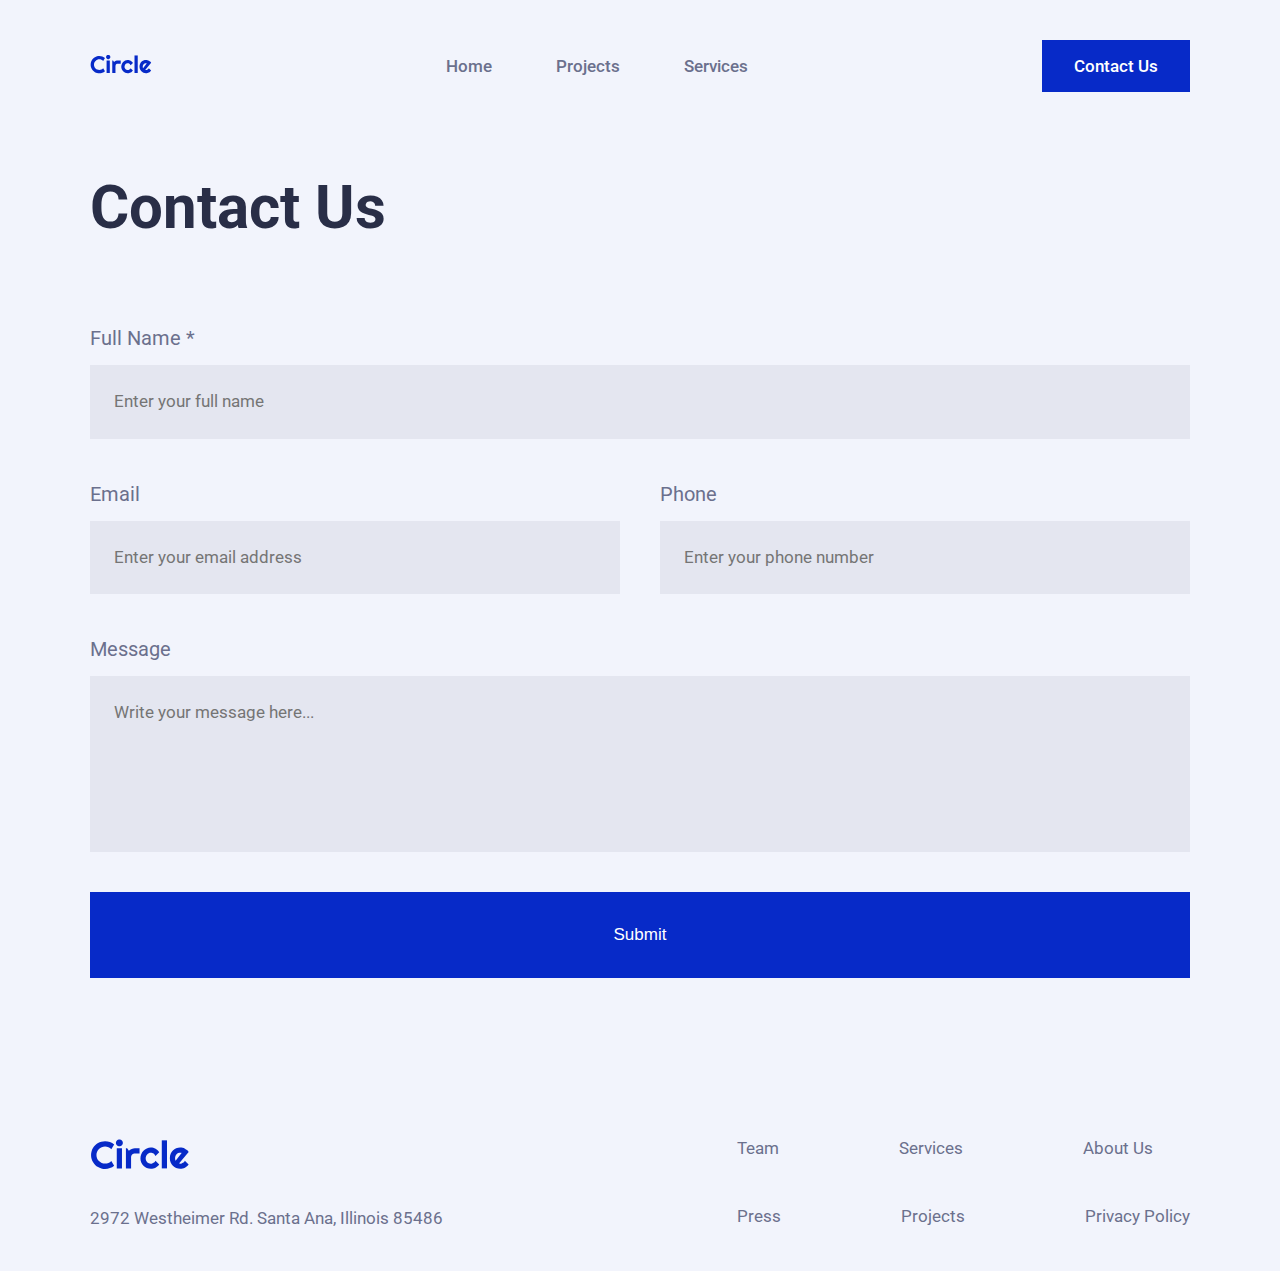
==== contact/contact.html @ 8b1ac4de "Complete contact.html and contact.css" ====
<!DOCTYPE html>
<html lang="en">
  <head>
    <meta charset="UTF-8" />
    <meta http-equiv="X-UA-Compatible" content="IE=edge" />
    <meta name="viewport" content="width=device-width, initial-scale=1.0" />
    <meta name="description" content="Circle | Empower Your Business With Stunning Design!">
    <link rel="stylesheet" href="../main.css" />
    <link rel="stylesheet" href="contact.css" />
    <title>Circle - Contact</title>
  </head>

  <body>
    <header>
      <nav>
        <a href="../index.html"><img src="../assets/logos/circle.svg" alt="Circle logo"></a>
        <ul>
          <li><a href="../index.html">Home</a></li>
          <li><a href="../#projects">Projects</a></li>
          <li><a href="../#services">Services</a></li>
        </ul>
        <a href="../contact/contact.html" class="btn-primary">Contact Us</a>
      </nav>
    </header>
    <main>
      <h1>Contact Us</h1>
      <form id="contact" method="post">
        <div class="contact-input-container">
          <label for="name" class="body-regular">Full Name *</label>
          <input class="headline-regular" type="text" id="name" name="name" placeholder="Enter your full name">
        </div>
        <div class="contact-input-container-row">
          <div class="contact-input-container">
            <label for="email" class="body-regular">Email</label>
            <input class="headline-regular" type="email" id="email" name="email" placeholder="Enter your email address">
          </div>
          <div class="contact-input-container">
            <label for="phone" class="body-regular">Phone</label>
            <input class="headline-regular" type="tel" id="phone" name="phone" placeholder="Enter your phone number">
          </div>
        </div>
        <div class="contact-input-container">
          <label for="message" class="body-regular">Message</label>
          <textarea class="headline-regular" id="message" name="message" rows="5" maxlength="500" placeholder="Write your message here..."></textarea>
        </div>
        <button class="headline-medium btn-big" type="submit">Submit</button>
      </form>
    </main>
    <footer>
      <nav>
        <div class="company-info">
          <a href="../index.html"><img src="../assets/logos/circle.svg" alt="Circle logo"></a>
          <address class="headline-regular">2972 Westheimer Rd. Santa Ana, Illinois 85486</address>
        </div>
        <ul>
          <div class="footer-nav">
            <li><a class="footer-nav-link" href="">Team</a></li>
            <li><a class="footer-nav-link" href="../#services">Services</a></li>
            <li><a class="footer-nav-link" href="">About Us</a></li>
          </div>
          <div class="footer-nav">
            <li><a class="footer-nav-link" href="">Press</a></li>
            <li><a class="footer-nav-link" href="../#projects">Projects</a></li>
            <li><a class="footer-nav-link" href="">Privacy Policy</a></li>
          </div>
        </ul>
      </nav>
    </footer>
  </body>
</html>
---- main.css ----
/* Global */

@import url('https://fonts.googleapis.com/css2?family=Roboto:wght@400;500;700&display=swap');

:root {
    --color-accent: #43D2FF;
    --color-primary-default: #072AC8;
    --color-primary-hover: #A2D6F9;
    --color-primary-tapped: #D1EDFF;
    --color-neutral-dark: #292E47;
    --color-neutral-medium: #6B708D;
    --color-neutral-medium-transparent: rgb(107, 112, 141, 0.1);
    --color-neutral-light: #F2F4FC;
    --color-neutral-light-blue: #ECF7FF;
    --color-secondary-1: #FFC600;
    --color-secondary-2: #FCE300;
    --color-white: #FFFFFF;
    --font-size-h1: 60px;
    --font-size-h2: 50px;
    --font-size-h3: 40px;
    --font-size-h4: 24px;
    --font-size-body-medium: 24px;
    --font-size-body-regular: 20px;
    --font-size-headline: 17px;
    --font-size-caption-1: 15px;
    --font-size-caption-2: 13px;
}

* {
  margin: 0;
  padding: 0;
}

body {
    background-color: var(--color-neutral-light);
    font-family: 'Roboto', sans-serif;
}

h1 {
    color: var(--color-neutral-dark);
    font-size: var(--font-size-h1);
}

h3 {
    color: var(--color-neutral-dark);
    font-size: var(--font-size-h3);
}

a {
    color: var(--color-neutral-medium);
    font-size: var(--font-size-headline);
    font-weight: 500;
    text-decoration: none;
}

a.header-nav-link-active {
    color: var(--color-primary-default);
}

a.footer-nav-link {
    font-weight: 400;
}

a.card-link {
    color: var(--color-primary-default);
    font-size: var(--font-size-headline);
    font-weight: 400;
    margin-top: 48px;
}

.btn-primary {
    background-color: var(--color-primary-default);
    color: var(--color-white);
    padding: 16px 32px;
}

.btn-secondary {
    color: var(--color-neutral-medium);
    padding: 16px 32px;
}

.btn-big {
    display: flex;
    padding: 32px 56px;
    align-items: center;
    justify-content: center;
    background-color: var(--color-primary-default);
    border: none;
}

q {
    color: var(--color-secondary-1);
    font-size: var(--font-size-body-medium);
}

.body-regular {
    color: var(--color-neutral-medium);
    font-size: var(--font-size-body-regular);
    line-height: 1.5;
}

.body-medium {
    color: var(--color-neutral-dark);
    font-size: var(--font-size-body-medium);
    font-weight: 500;
}

.headline-regular {
    color: var(--color-neutral-medium);
    font-size: var(--font-size-headline);
    line-height: 1.5;
}

.headline-medium {
    color: var(--color-white);
    font-size: var(--font-size-headline);
    font-weight: 500;
    line-height: 1.3;
}

.caption-2 {
    color: var(--color-neutral-light);
    font-size: var(--font-size-caption-2);
}

img {
    width: 100%;
}

/* Header */

header {
    background-color: var(--color-neutral-light);
    margin: 24px auto 64px auto;
    padding: 16px 40px;
    position: sticky;
    top: 0;
    z-index: 2;
    display: flex;
    justify-content: center;
    align-items: center;
}

header nav {
    display: flex;
    justify-content: space-between;
    align-items: center;
    max-width: 1100px;
    flex: 1;
    flex-wrap: wrap;
}

header nav ul {
    display: flex;
    gap: 64px;
    margin: 0 40px;
    list-style-type: none;
}

/* Main */

main {
    display: flex;
    flex-direction: column;
    gap: 120px;
    max-width: 1100px;
    margin: 0 auto;
    padding: 0 40px;
}

.card-container {
    display: flex;
    gap: 40px;
    flex-wrap: wrap;
}

.card {
    background-color: var(--color-white);
    flex: 1;
    box-shadow: 0 40px 80px 0 rgb(0 0 0 / 10%);
}

/* Projects Section */

section#projects {
    display: flex;
    flex-direction: column;
    gap: 56px;
}

section#projects article.card img {
    aspect-ratio: 4 / 3;
    object-fit: cover;
}

section#projects article.card div.project-card-copy {
    display: flex;
    flex-direction: column;
    padding: 32px;
}

section#projects article.card div.project-card-copy p {
    margin-bottom: 16px;
}

/* CTA Section */

section#cta {
    background-color: var(--color-secondary-1);
    display: flex;
    flex-direction: column;
    text-align: center;
    gap: 24px;
    padding: 80px;
}

section#cta p {
    color: var(--color-neutral-dark);
}

section#cta form {
    display: flex;
    margin: 32px 80px 0 80px;
    gap: 24px;
    flex-wrap: wrap;
    justify-content: center;
}

section#cta div.cta-input-field {
    display: flex;
    flex: 1;
    align-items: center;
}

section#cta i.cta-input-icon {
    display: flex;
    padding: 24px;
    position: absolute;
}

section#cta input {
    display: flex;
    padding: 32px 32px 32px 72px;
    border: none;
    flex: 1;
    color: var(--color-neutral-dark);
}

section#cta input::placeholder {
    color: var(--color-neutral-medium);
}

/* Footer */

footer {
    max-width: 1100px;
    margin: 160px auto 40px auto;
    padding: 0 40px;
}

footer nav {
    display: flex;
    gap: 80px;
    justify-content: space-between;
}

footer nav div.company-info {
    display: flex;
    flex-direction: column;
    gap: 32px;
}

footer nav img {
    width: 100px;
}

footer nav address {
    font-style: normal;
}

footer nav ul {
    display: flex;
    flex-direction: column;
    gap: 48px;
    list-style-type: none;
}

footer nav ul div.footer-nav {
    display: flex;
    gap: 120px;
}
---- contact/contact.css ----
/* Main */

main {
    display: flex;
    flex-direction: column;
    gap: 80px;
}

main form#contact {
    display: flex;
    flex-direction: column;
    gap: 40px;
}

main form#contact div.contact-input-container {
    display: flex;
    flex-direction: column;
    gap: 12px;
    flex: 1;
}

main form#contact div.contact-input-container-row {
    display: flex;
    flex-direction: row;
    gap: 40px;
    flex-wrap: wrap;
}

main form#contact input, main form#contact textarea {
    display: flex;
    padding: 24px;
    border: none;
    flex: 1;
    color: var(--color-neutral-dark);
    background-color: var(--color-neutral-medium-transparent);
    font-family: 'Roboto', sans-serif;
    resize: none;
}
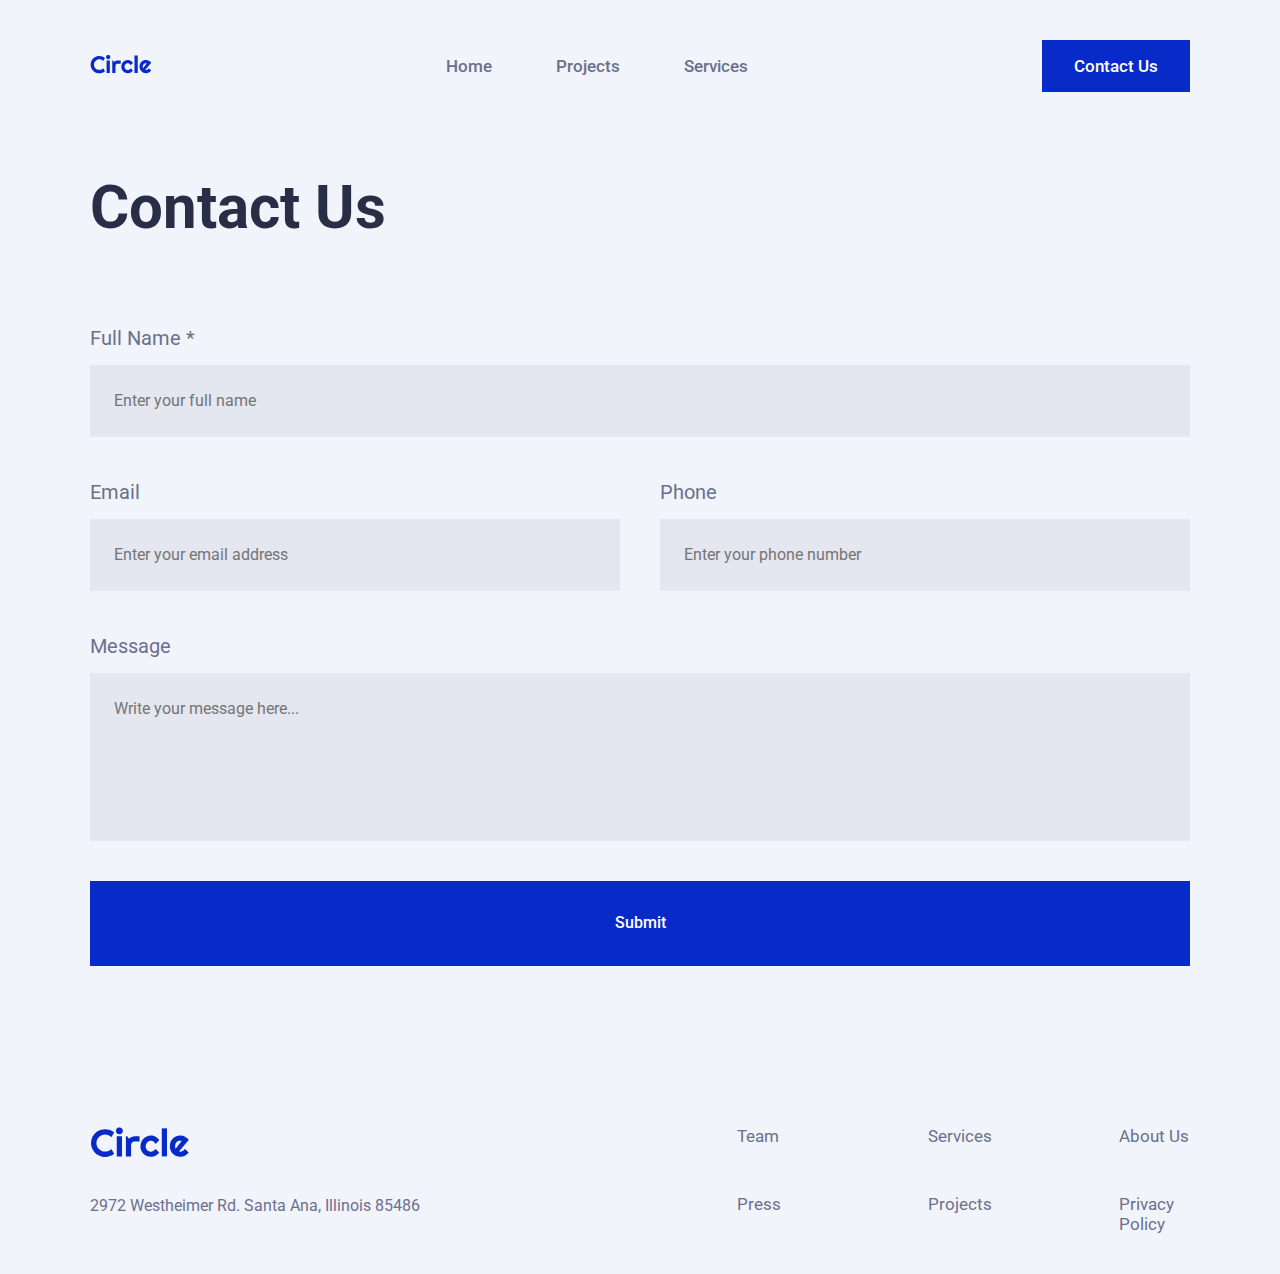
==== commit 9eca0e27: "Complete css media query" ====
--- a/contact/contact.html
+++ b/contact/contact.html
@@ -16,7 +16,7 @@
         <a href="../index.html"><img src="../assets/logos/circle.svg" alt="Circle logo"></a>
         <ul>
           <li><a href="../index.html">Home</a></li>
-          <li><a href="../#projects">Projects</a></li>
+          <li><a href="../#recent-projects">Projects</a></li>
           <li><a href="../#services">Services</a></li>
         </ul>
         <a href="../contact/contact.html" class="btn-primary">Contact Us</a>
@@ -60,7 +60,7 @@
           </div>
           <div class="footer-nav">
             <li><a class="footer-nav-link" href="">Press</a></li>
-            <li><a class="footer-nav-link" href="../#projects">Projects</a></li>
+            <li><a class="footer-nav-link" href="../#recent-projects">Projects</a></li>
             <li><a class="footer-nav-link" href="">Privacy Policy</a></li>
           </div>
         </ul>
--- a/main.css
+++ b/main.css
@@ -1,4 +1,4 @@
-/* Global */
+/* GLOBAL */
 
 @import url('https://fonts.googleapis.com/css2?family=Roboto:wght@400;500;700&display=swap');
 
@@ -15,40 +15,45 @@
     --color-secondary-1: #FFC600;
     --color-secondary-2: #FCE300;
     --color-white: #FFFFFF;
-    --font-size-h1: 60px;
+    --font-size-h1-mobile: 40px;
+    --font-size-h1-tablet: 48px;
+    --font-size-h1-desktop: 60px;
     --font-size-h2: 50px;
-    --font-size-h3: 40px;
+    --font-size-h3-tablet: 32px;
+    --font-size-h3-desktop: 40px;
     --font-size-h4: 24px;
+    --font-size-body-regular-tablet: 18px;
+    --font-size-body-regular-desktop: 20px;
     --font-size-body-medium: 24px;
-    --font-size-body-regular: 20px;
-    --font-size-headline: 17px;
+    --font-size-headline-mobile: 15px;
+    --font-size-headline-tablet: 17px;
     --font-size-caption-1: 15px;
     --font-size-caption-2: 13px;
 }
 
 * {
-  margin: 0;
-  padding: 0;
+    font-family: 'Roboto', sans-serif;
+    margin: 0;
+    padding: 0;
 }
 
 body {
     background-color: var(--color-neutral-light);
-    font-family: 'Roboto', sans-serif;
 }
 
 h1 {
     color: var(--color-neutral-dark);
-    font-size: var(--font-size-h1);
+    font-size: var(--font-size-h1-mobile);
 }
 
 h3 {
     color: var(--color-neutral-dark);
-    font-size: var(--font-size-h3);
+    font-size: var(--font-size-h3-tablet);
 }
 
 a {
     color: var(--color-neutral-medium);
-    font-size: var(--font-size-headline);
+    font-size: var(--font-size-headline-mobile);
     font-weight: 500;
     text-decoration: none;
 }
@@ -68,34 +73,34 @@
     margin-top: 48px;
 }
 
+q {
+    color: var(--color-secondary-1);
+    font-size: var(--font-size-body-medium);
+}
+
 .btn-primary {
     background-color: var(--color-primary-default);
     color: var(--color-white);
-    padding: 16px 32px;
+    padding: 16px 20px;
 }
 
 .btn-secondary {
     color: var(--color-neutral-medium);
-    padding: 16px 32px;
+    padding: 16px 20px;
 }
 
 .btn-big {
     display: flex;
-    padding: 32px 56px;
+    padding: 24px;
     align-items: center;
     justify-content: center;
     background-color: var(--color-primary-default);
     border: none;
 }
 
-q {
-    color: var(--color-secondary-1);
-    font-size: var(--font-size-body-medium);
-}
-
 .body-regular {
     color: var(--color-neutral-medium);
-    font-size: var(--font-size-body-regular);
+    font-size: var(--font-size-body-regular-tablet);
     line-height: 1.5;
 }
 
@@ -127,12 +132,46 @@
     width: 100%;
 }
 
-/* Header */
+@media screen and (min-width: 480px) {
+    h1 {
+        font-size: var(--font-size-h1-tablet);
+    }
+    a {
+        font-size: var(--font-size-headline-tablet);
+    }
+}
+
+/* @media screen and (min-width: 768px) {
+
+} */
+
+@media screen and (min-width: 1024px) {
+    h1 {
+        font-size: var(--font-size-h1-desktop);
+    }
+    h3 {
+        font-size: var(--font-size-h3-desktop);
+    }
+    .btn-primary {
+        padding: 16px 32px;
+    }
+    .btn-secondary {
+        padding: 16px 32px;
+    }
+    .btn-big {
+        padding: 32px 56px;
+    }
+    .body-regular {
+        font-size: var(--font-size-body-regular-desktop);
+    }
+}
+
+/* HEADER */
 
 header {
     background-color: var(--color-neutral-light);
     margin: 24px auto 64px auto;
-    padding: 16px 40px;
+    padding: 8px 24px;
     position: sticky;
     top: 0;
     z-index: 2;
@@ -150,27 +189,53 @@
     flex-wrap: wrap;
 }
 
+header nav img {
+    width: 150%;
+}
+
 header nav ul {
-    display: flex;
-    gap: 64px;
-    margin: 0 40px;
-    list-style-type: none;
-}
-
-/* Main */
+    display: none;
+}
+
+@media screen and (min-width: 480px) {
+    header {
+        padding: 16px 40px;
+    }
+    header nav img {
+        width: 200%;
+    }
+}
+
+@media screen and (min-width: 768px) {
+    header nav img {
+        width: 100%;
+    }
+    header nav ul {
+        display: flex;
+        gap: 64px;
+        margin: 0 40px;
+        list-style-type: none;
+    }
+}
+
+/* @media screen and (min-width: 1024px) {
+
+} */
+
+/* MAIN */
 
 main {
     display: flex;
     flex-direction: column;
-    gap: 120px;
+    gap: 80px;
     max-width: 1100px;
     margin: 0 auto;
-    padding: 0 40px;
+    padding: 0 24px;
 }
 
 .card-container {
     display: flex;
-    gap: 40px;
+    gap: 32px;
     flex-wrap: wrap;
 }
 
@@ -178,89 +243,155 @@
     background-color: var(--color-white);
     flex: 1;
     box-shadow: 0 40px 80px 0 rgb(0 0 0 / 10%);
-}
-
-/* Projects Section */
-
-section#projects {
+    min-width: 200px;
+}
+
+@media screen and (min-width: 480px) {
+    main {
+        padding: 0 40px;
+    }
+}
+
+/* @media screen and (min-width: 768px) {
+
+} */
+
+@media screen and (min-width: 1024px) {
+    main {
+        gap: 120px;
+    }
+    .card-container {
+        gap: 40px;
+    }
+}
+
+/* PROJECTS SECTION */
+
+section.projects {
     display: flex;
     flex-direction: column;
     gap: 56px;
 }
 
-section#projects article.card img {
+section.projects article.card {
+    display: flex;
+    flex-direction: column;
+}
+
+section.projects article.card img {
     aspect-ratio: 4 / 3;
     object-fit: cover;
 }
 
-section#projects article.card div.project-card-copy {
-    display: flex;
-    flex-direction: column;
-    padding: 32px;
-}
-
-section#projects article.card div.project-card-copy p {
+section.projects article.card div.project-card-copy {
+    display: flex;
+    flex-direction: column;
+    padding: 24px;
+    justify-content: space-between;
+    height: 100%;
+}
+
+section.projects article.card div.project-card-copy p {
     margin-bottom: 16px;
 }
 
-/* CTA Section */
-
-section#cta {
+/* @media screen and (min-width: 480px) {
+
+} */
+
+/* @media screen and (min-width: 768px) {
+
+} */
+
+@media screen and (min-width: 1024px) {
+    section.projects article.card div.project-card-copy {
+        padding: 32px;
+    }
+}
+
+/* CTA SECTION */
+
+section.cta {
     background-color: var(--color-secondary-1);
     display: flex;
     flex-direction: column;
     text-align: center;
     gap: 24px;
-    padding: 80px;
-}
-
-section#cta p {
+    padding: 40px;
+}
+
+section.cta p {
     color: var(--color-neutral-dark);
 }
 
-section#cta form {
-    display: flex;
-    margin: 32px 80px 0 80px;
+section.cta form {
+    display: flex;
+    margin: 0;
     gap: 24px;
     flex-wrap: wrap;
     justify-content: center;
 }
 
-section#cta div.cta-input-field {
+section.cta div.cta-input-field {
     display: flex;
     flex: 1;
     align-items: center;
 }
 
-section#cta i.cta-input-icon {
+section.cta i.cta-input-icon {
     display: flex;
     padding: 24px;
     position: absolute;
 }
 
-section#cta input {
-    display: flex;
-    padding: 32px 32px 32px 72px;
+section.cta input {
+    display: flex;
+    padding: 24px 24px 24px 64px;
     border: none;
     flex: 1;
     color: var(--color-neutral-dark);
 }
 
-section#cta input::placeholder {
+section.cta input::placeholder {
     color: var(--color-neutral-medium);
 }
 
-/* Footer */
+@media screen and (min-width: 480px) {
+    section.cta {
+        padding: 80px;
+    }
+    section.cta form {
+        margin: 32px 0 0 0;
+    }
+    section.cta input {
+        padding: 24px 24px 24px 72px;
+    }
+}
+
+@media screen and (min-width: 768px) {
+    section.cta form {
+        margin: 32px 80px 0 80px;
+    }
+}
+
+@media screen and (min-width: 1024px) {
+    section.cta input {
+        padding: 32px 32px 32px 72px;
+    }
+}
+
+/* FOOTER */
 
 footer {
     max-width: 1100px;
-    margin: 160px auto 40px auto;
-    padding: 0 40px;
+    margin: 120px auto 40px auto;
+    padding: 0 24px;
 }
 
 footer nav {
     display: flex;
-    gap: 80px;
+    flex-direction: column;
+    gap: 64px;
     justify-content: space-between;
 }
 
@@ -281,11 +412,43 @@
 footer nav ul {
     display: flex;
     flex-direction: column;
-    gap: 48px;
+    gap: 32px;
     list-style-type: none;
 }
 
 footer nav ul div.footer-nav {
     display: flex;
-    gap: 120px;
+    justify-content: space-between;
+}
+
+footer nav ul div.footer-nav li {
+    flex: 1;
+}
+
+@media screen and (min-width: 480px) {
+    footer {
+        padding: 0 40px;
+    }
+}
+
+@media screen and (min-width: 768px) {
+    footer nav {
+        flex-direction: row;
+        gap: 80px;
+    }
+    footer nav ul {
+        gap: 48px;
+    }
+    footer nav ul div.footer-nav {
+        gap: 56px;
+    }
+}
+
+@media screen and (min-width: 1024px) {
+    footer {
+        margin-top: 160px;
+    }
+    footer nav ul div.footer-nav {
+        gap: 120px;
+    }
 }--- a/contact/contact.css
+++ b/contact/contact.css
@@ -1,4 +1,4 @@
-/* Main */
+/* MAIN */
 
 main {
     display: flex;
@@ -33,6 +33,5 @@
     flex: 1;
     color: var(--color-neutral-dark);
     background-color: var(--color-neutral-medium-transparent);
-    font-family: 'Roboto', sans-serif;
     resize: none;
 }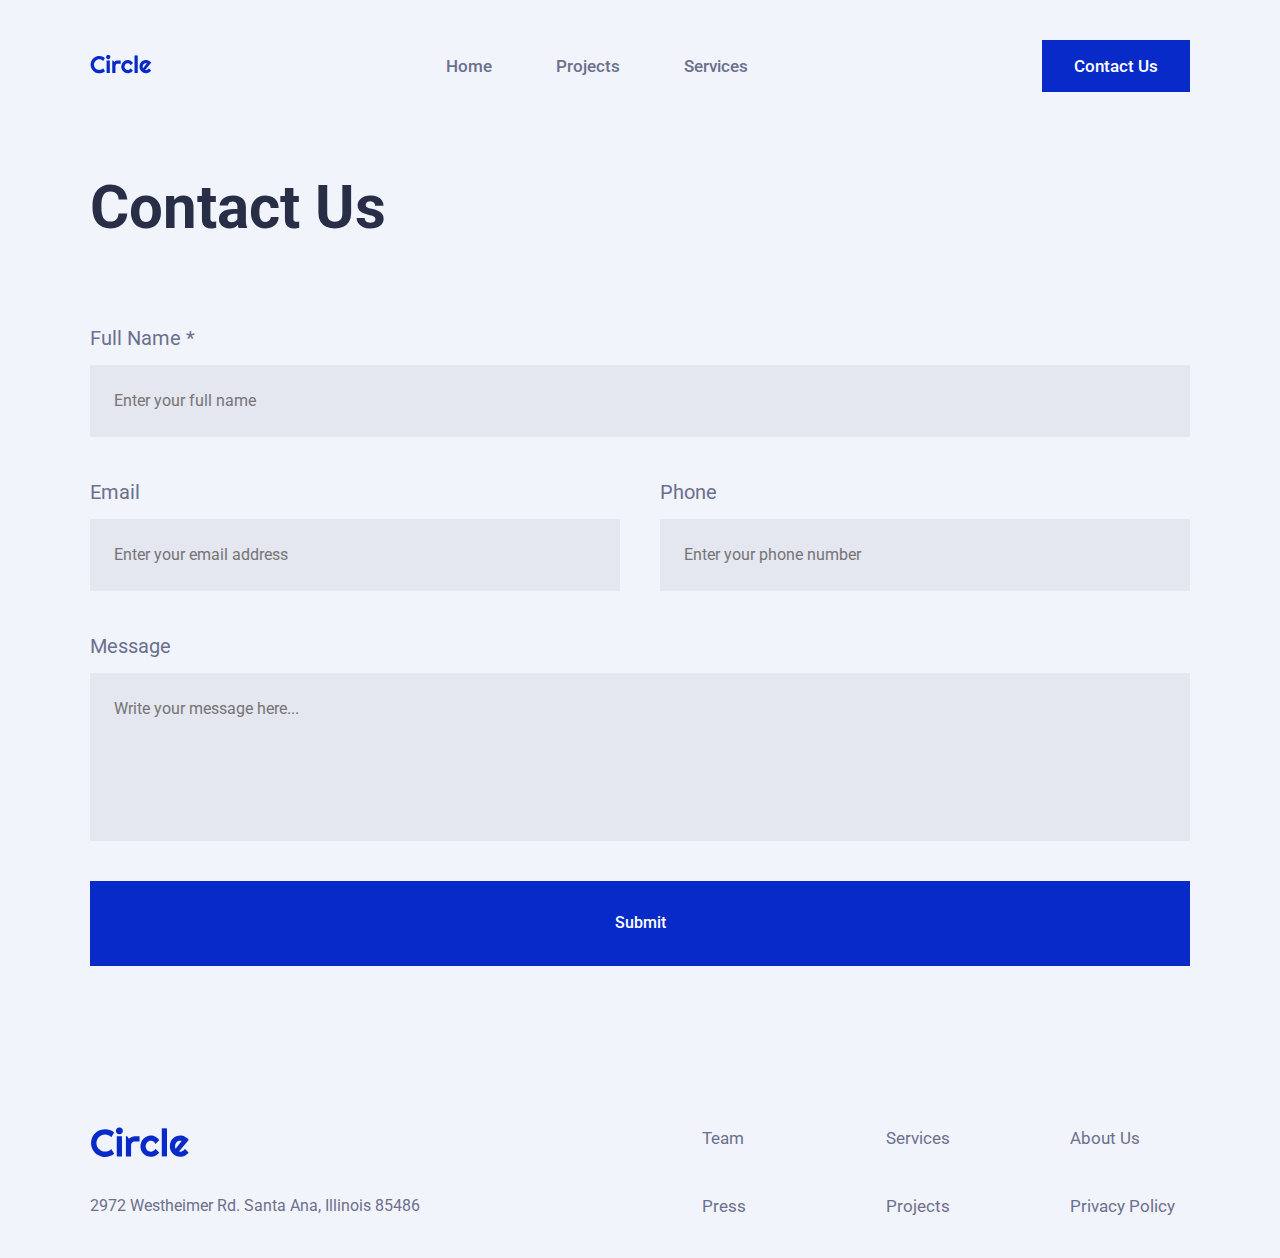
==== commit 537f438e: "Fix Clients Section css" ====
--- a/contact/contact.html
+++ b/contact/contact.html
@@ -23,28 +23,30 @@
       </nav>
     </header>
     <main>
-      <h1>Contact Us</h1>
-      <form id="contact" method="post">
-        <div class="contact-input-container">
-          <label for="name" class="body-regular">Full Name *</label>
-          <input class="headline-regular" type="text" id="name" name="name" placeholder="Enter your full name">
-        </div>
-        <div class="contact-input-container-row">
+      <section id="contact-form">
+        <h1>Contact Us</h1>
+        <form id="contact" method="post">
           <div class="contact-input-container">
-            <label for="email" class="body-regular">Email</label>
-            <input class="headline-regular" type="email" id="email" name="email" placeholder="Enter your email address">
+            <label for="name" class="body-regular">Full Name *</label>
+            <input class="headline-regular" type="text" id="name" name="name" placeholder="Enter your full name">
+          </div>
+          <div class="contact-input-container-row">
+            <div class="contact-input-container">
+              <label for="email" class="body-regular">Email</label>
+              <input class="headline-regular" type="email" id="email" name="email" placeholder="Enter your email address">
+            </div>
+            <div class="contact-input-container">
+              <label for="phone" class="body-regular">Phone</label>
+              <input class="headline-regular" type="tel" id="phone" name="phone" placeholder="Enter your phone number">
+            </div>
           </div>
           <div class="contact-input-container">
-            <label for="phone" class="body-regular">Phone</label>
-            <input class="headline-regular" type="tel" id="phone" name="phone" placeholder="Enter your phone number">
+            <label for="message" class="body-regular">Message</label>
+            <textarea class="headline-regular" id="message" name="message" rows="5" maxlength="500" placeholder="Write your message here..."></textarea>
           </div>
-        </div>
-        <div class="contact-input-container">
-          <label for="message" class="body-regular">Message</label>
-          <textarea class="headline-regular" id="message" name="message" rows="5" maxlength="500" placeholder="Write your message here..."></textarea>
-        </div>
-        <button class="headline-medium btn-big" type="submit">Submit</button>
-      </form>
+          <button class="headline-medium btn-big" type="submit">Submit</button>
+        </form>
+      </section>
     </main>
     <footer>
       <nav>
--- a/main.css
+++ b/main.css
@@ -141,10 +141,6 @@
     }
 }
 
-/* @media screen and (min-width: 768px) {
-
-} */
-
 @media screen and (min-width: 1024px) {
     h1 {
         font-size: var(--font-size-h1-desktop);
@@ -170,7 +166,7 @@
 
 header {
     background-color: var(--color-neutral-light);
-    margin: 24px auto 64px auto;
+    margin: 24px auto 0 auto;
     padding: 8px 24px;
     position: sticky;
     top: 0;
@@ -218,10 +214,6 @@
     }
 }
 
-/* @media screen and (min-width: 1024px) {
-
-} */
-
 /* MAIN */
 
 main {
@@ -229,12 +221,20 @@
     flex-direction: column;
     gap: 80px;
     max-width: 1100px;
-    margin: 0 auto;
+    margin: 64px auto 120px auto;
+    /* margin: 64px 0 120px 0; */
     padding: 0 24px;
 }
 
+/* section {
+    max-width: 1100px;
+    width: 100%;
+    margin: auto;
+} */
+
 .card-container {
     display: flex;
+    flex-direction: column;
     gap: 32px;
     flex-wrap: wrap;
 }
@@ -252,9 +252,11 @@
     }
 }
 
-/* @media screen and (min-width: 768px) {
-
-} */
+@media screen and (min-width: 768px) {
+    .card-container {
+        flex-direction: row;
+    }
+}
 
 @media screen and (min-width: 1024px) {
     main {
@@ -294,14 +296,6 @@
 section.projects article.card div.project-card-copy p {
     margin-bottom: 16px;
 }
-
-/* @media screen and (min-width: 480px) {
-
-} */
-
-/* @media screen and (min-width: 768px) {
-
-} */
 
 @media screen and (min-width: 1024px) {
     section.projects article.card div.project-card-copy {
@@ -384,7 +378,7 @@
 
 footer {
     max-width: 1100px;
-    margin: 120px auto 40px auto;
+    margin: 0 auto 40px auto;
     padding: 0 24px;
 }
 
@@ -423,6 +417,7 @@
 
 footer nav ul div.footer-nav li {
     flex: 1;
+    width: 120px;
 }
 
 @media screen and (min-width: 480px) {
@@ -435,12 +430,13 @@
     footer nav {
         flex-direction: row;
         gap: 80px;
+        align-items: center;
     }
     footer nav ul {
         gap: 48px;
     }
     footer nav ul div.footer-nav {
-        gap: 56px;
+        gap: 32px;
     }
 }
 
@@ -449,6 +445,6 @@
         margin-top: 160px;
     }
     footer nav ul div.footer-nav {
-        gap: 120px;
+        gap: 64px;
     }
 }--- a/contact/contact.css
+++ b/contact/contact.css
@@ -1,32 +1,32 @@
-/* MAIN */
+/* CONTACT FORM SECTION */
 
-main {
+section#contact-form {
     display: flex;
     flex-direction: column;
     gap: 80px;
 }
 
-main form#contact {
+section#contact-form form#contact {
     display: flex;
     flex-direction: column;
     gap: 40px;
 }
 
-main form#contact div.contact-input-container {
+section#contact-form div.contact-input-container {
     display: flex;
     flex-direction: column;
     gap: 12px;
     flex: 1;
 }
 
-main form#contact div.contact-input-container-row {
+section#contact-form div.contact-input-container-row {
     display: flex;
     flex-direction: row;
     gap: 40px;
     flex-wrap: wrap;
 }
 
-main form#contact input, main form#contact textarea {
+section#contact-form input, section#contact-form textarea {
     display: flex;
     padding: 24px;
     border: none;
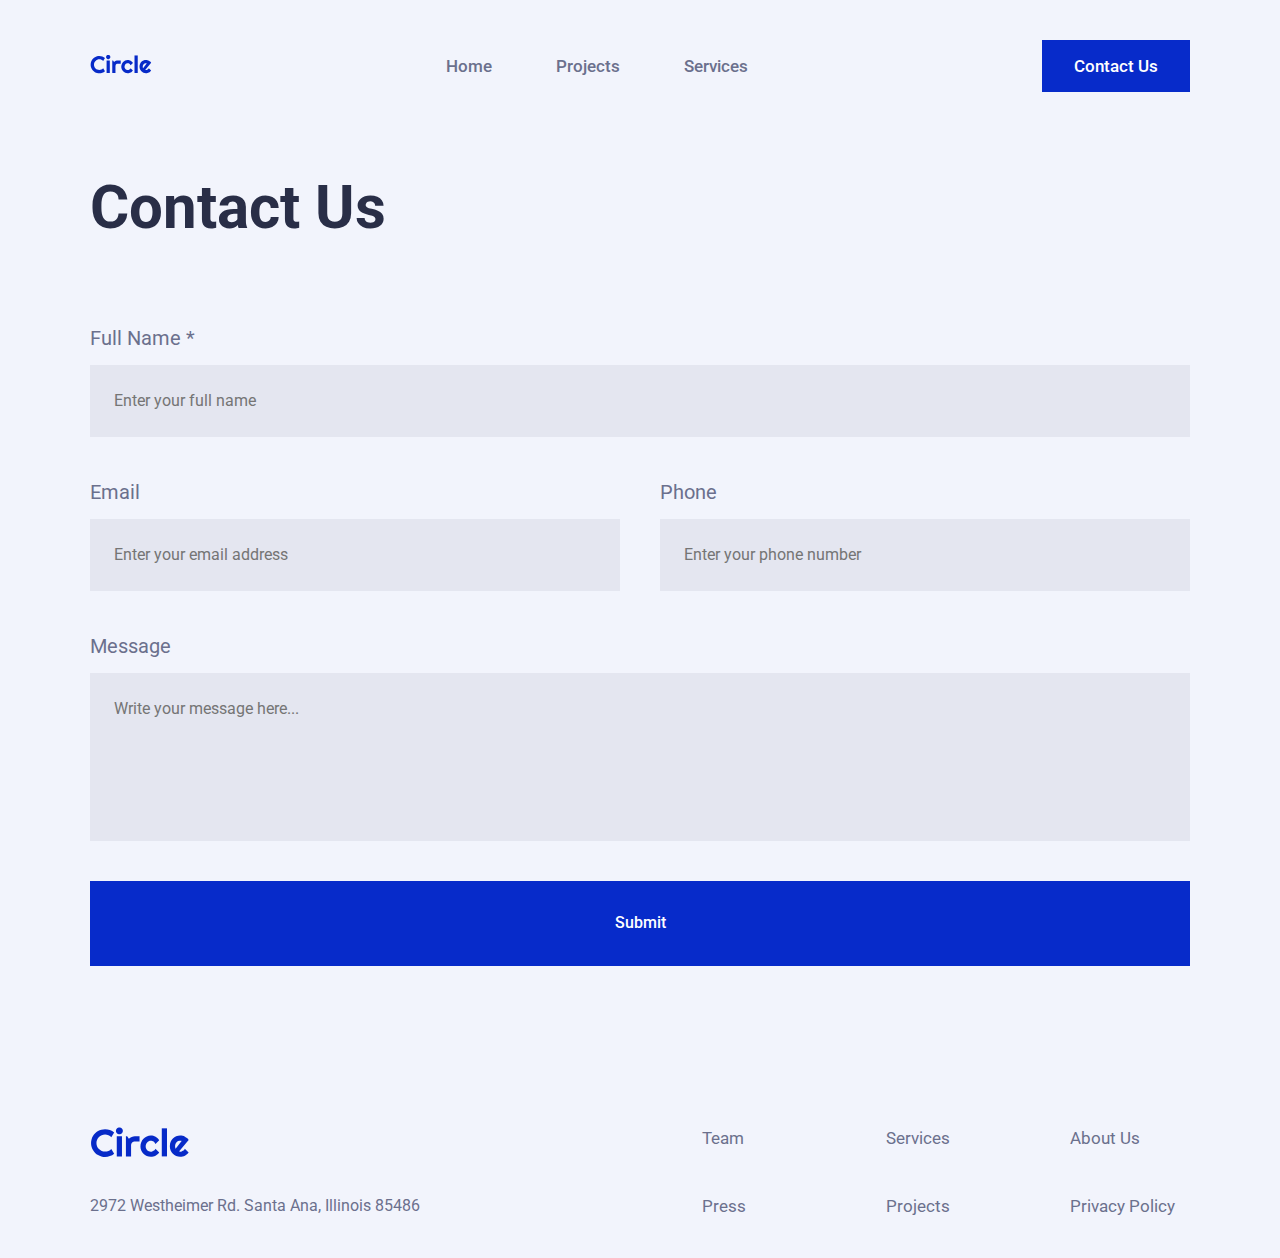
==== commit d88ee216: "Refined html and css" ====
--- a/contact/contact.html
+++ b/contact/contact.html
@@ -15,9 +15,9 @@
       <nav>
         <a href="../index.html"><img src="../assets/logos/circle.svg" alt="Circle logo"></a>
         <ul>
-          <li><a href="../index.html">Home</a></li>
-          <li><a href="../#recent-projects">Projects</a></li>
-          <li><a href="../#services">Services</a></li>
+          <li><a class="header-nav-link" href="../index.html">Home</a></li>
+          <li><a class="header-nav-link" href="../#recent-projects">Projects</a></li>
+          <li><a class="header-nav-link" href="../#services">Services</a></li>
         </ul>
         <a href="../contact/contact.html" class="btn-primary">Contact Us</a>
       </nav>
--- a/main.css
+++ b/main.css
@@ -4,7 +4,8 @@
 
 :root {
     --color-accent: #43D2FF;
-    --color-primary-default: #072AC8;
+    --color-primary-default-10: hsl(229, 93%, 41%);
+    --color-primary-default-20: hsl(229, 93%, 31%);
     --color-primary-hover: #A2D6F9;
     --color-primary-tapped: #D1EDFF;
     --color-neutral-dark: #292E47;
@@ -51,37 +52,58 @@
     font-size: var(--font-size-h3-tablet);
 }
 
+q {
+    color: var(--color-secondary-1);
+    font-size: var(--font-size-body-medium);
+}
+
 a {
     color: var(--color-neutral-medium);
     font-size: var(--font-size-headline-mobile);
     font-weight: 500;
     text-decoration: none;
-}
-
-a.header-nav-link-active {
-    color: var(--color-primary-default);
-}
-
-a.footer-nav-link {
-    font-weight: 400;
-}
-
-a.card-link {
-    color: var(--color-primary-default);
+    transition: 0.2s;
+}
+
+.header-nav-link:hover {
+    color: var(--color-neutral-dark);
+}
+
+.header-nav-link-active {
+    color: var(--color-primary-default-10);
+}
+
+.header-nav-link-active:hover {
+    color: var(--color-primary-default-20);
+}
+
+.card-link {
+    color: var(--color-primary-default-10);
     font-size: var(--font-size-headline);
     font-weight: 400;
     margin-top: 48px;
 }
 
-q {
-    color: var(--color-secondary-1);
-    font-size: var(--font-size-body-medium);
+.card-link:hover {
+    color: var(--color-primary-default-20);
+}
+
+.footer-nav-link {
+    font-weight: 400;
+}
+
+.footer-nav-link:hover {
+    color: var(--color-neutral-dark);
 }
 
 .btn-primary {
-    background-color: var(--color-primary-default);
+    background-color: var(--color-primary-default-10);
     color: var(--color-white);
     padding: 16px 20px;
+}
+
+.btn-primary:hover {
+    background-color: var(--color-primary-default-20);
 }
 
 .btn-secondary {
@@ -89,13 +111,22 @@
     padding: 16px 20px;
 }
 
+.btn-secondary:hover {
+    background-color: var(--color-neutral-medium-transparent);
+}
+
 .btn-big {
     display: flex;
     padding: 24px;
     align-items: center;
     justify-content: center;
-    background-color: var(--color-primary-default);
     border: none;
+    background-color: var(--color-primary-default-10);
+    transition: 0.2s;
+}
+
+.btn-big:hover {
+    background-color: var(--color-primary-default-20);
 }
 
 .body-regular {
@@ -220,17 +251,15 @@
     display: flex;
     flex-direction: column;
     gap: 80px;
-    max-width: 1100px;
-    margin: 64px auto 120px auto;
-    /* margin: 64px 0 120px 0; */
+    margin: 64px 0 120px 0;
     padding: 0 24px;
 }
 
-/* section {
+section {
     max-width: 1100px;
     width: 100%;
     margin: auto;
-} */
+}
 
 .card-container {
     display: flex;
@@ -242,8 +271,13 @@
 .card {
     background-color: var(--color-white);
     flex: 1;
+    min-width: 200px;
     box-shadow: 0 40px 80px 0 rgb(0 0 0 / 10%);
-    min-width: 200px;
+    transition: 0.2s;
+}
+
+.card:hover {
+    box-shadow: 0 32px 48px 0 rgb(0 0 0 / 20%);
 }
 
 @media screen and (min-width: 480px) {
@@ -267,6 +301,12 @@
     }
 }
 
+@media screen and (min-width: 1440px) {
+    main {
+        padding: 0 80px;
+    }
+}
+
 /* PROJECTS SECTION */
 
 section.projects {
@@ -312,6 +352,8 @@
     text-align: center;
     gap: 24px;
     padding: 40px;
+    box-sizing: border-box;
+    max-width: 100%;
 }
 
 section.cta p {
@@ -330,6 +372,7 @@
     display: flex;
     flex: 1;
     align-items: center;
+    max-width: 892.5px;
 }
 
 section.cta i.cta-input-icon {
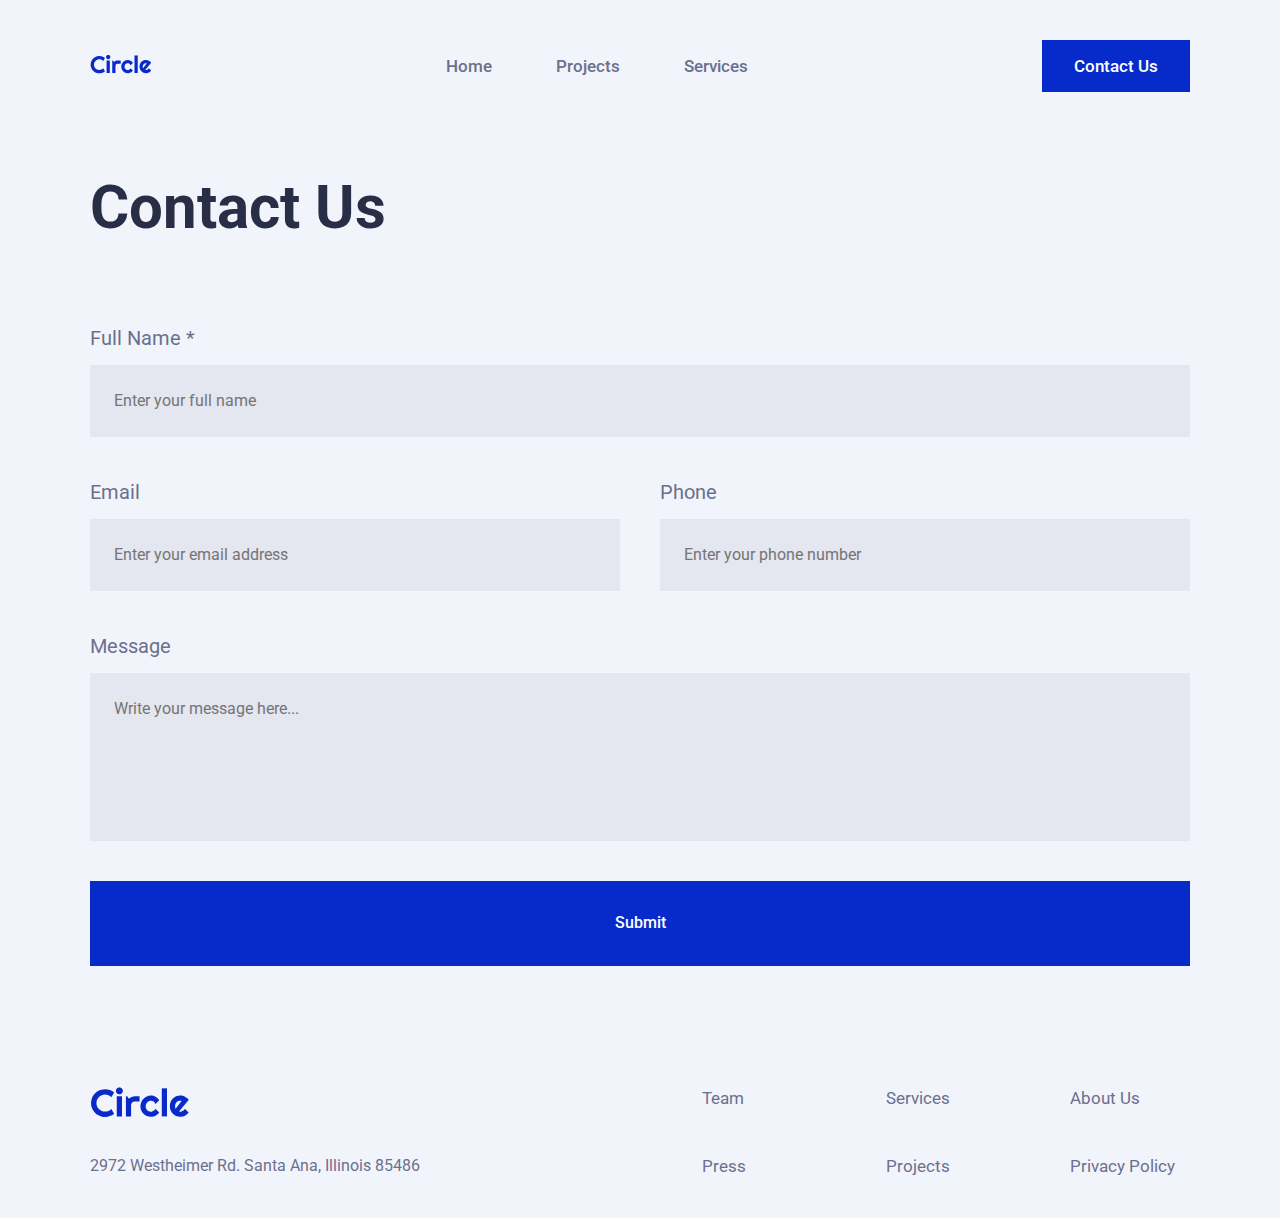
==== commit 4fc6ffa5: "Make all input fields required" ====
--- a/contact/contact.html
+++ b/contact/contact.html
@@ -28,21 +28,21 @@
         <form id="contact" method="post">
           <div class="contact-input-container">
             <label for="name" class="body-regular">Full Name *</label>
-            <input class="headline-regular" type="text" id="name" name="name" placeholder="Enter your full name">
+            <input class="headline-regular" type="text" id="name" name="name" placeholder="Enter your full name" required>
           </div>
           <div class="contact-input-container-row">
             <div class="contact-input-container">
               <label for="email" class="body-regular">Email</label>
-              <input class="headline-regular" type="email" id="email" name="email" placeholder="Enter your email address">
+              <input class="headline-regular" type="email" id="email" name="email" placeholder="Enter your email address" required>
             </div>
             <div class="contact-input-container">
               <label for="phone" class="body-regular">Phone</label>
-              <input class="headline-regular" type="tel" id="phone" name="phone" placeholder="Enter your phone number">
+              <input class="headline-regular" type="tel" id="phone" name="phone" placeholder="Enter your phone number" required>
             </div>
           </div>
           <div class="contact-input-container">
             <label for="message" class="body-regular">Message</label>
-            <textarea class="headline-regular" id="message" name="message" rows="5" maxlength="500" placeholder="Write your message here..."></textarea>
+            <textarea class="headline-regular" id="message" name="message" rows="5" maxlength="500" placeholder="Write your message here..." required></textarea>
           </div>
           <button class="headline-medium btn-big" type="submit">Submit</button>
         </form>
--- a/main.css
+++ b/main.css
@@ -484,9 +484,6 @@
 }
 
 @media screen and (min-width: 1024px) {
-    footer {
-        margin-top: 160px;
-    }
     footer nav ul div.footer-nav {
         gap: 64px;
     }
